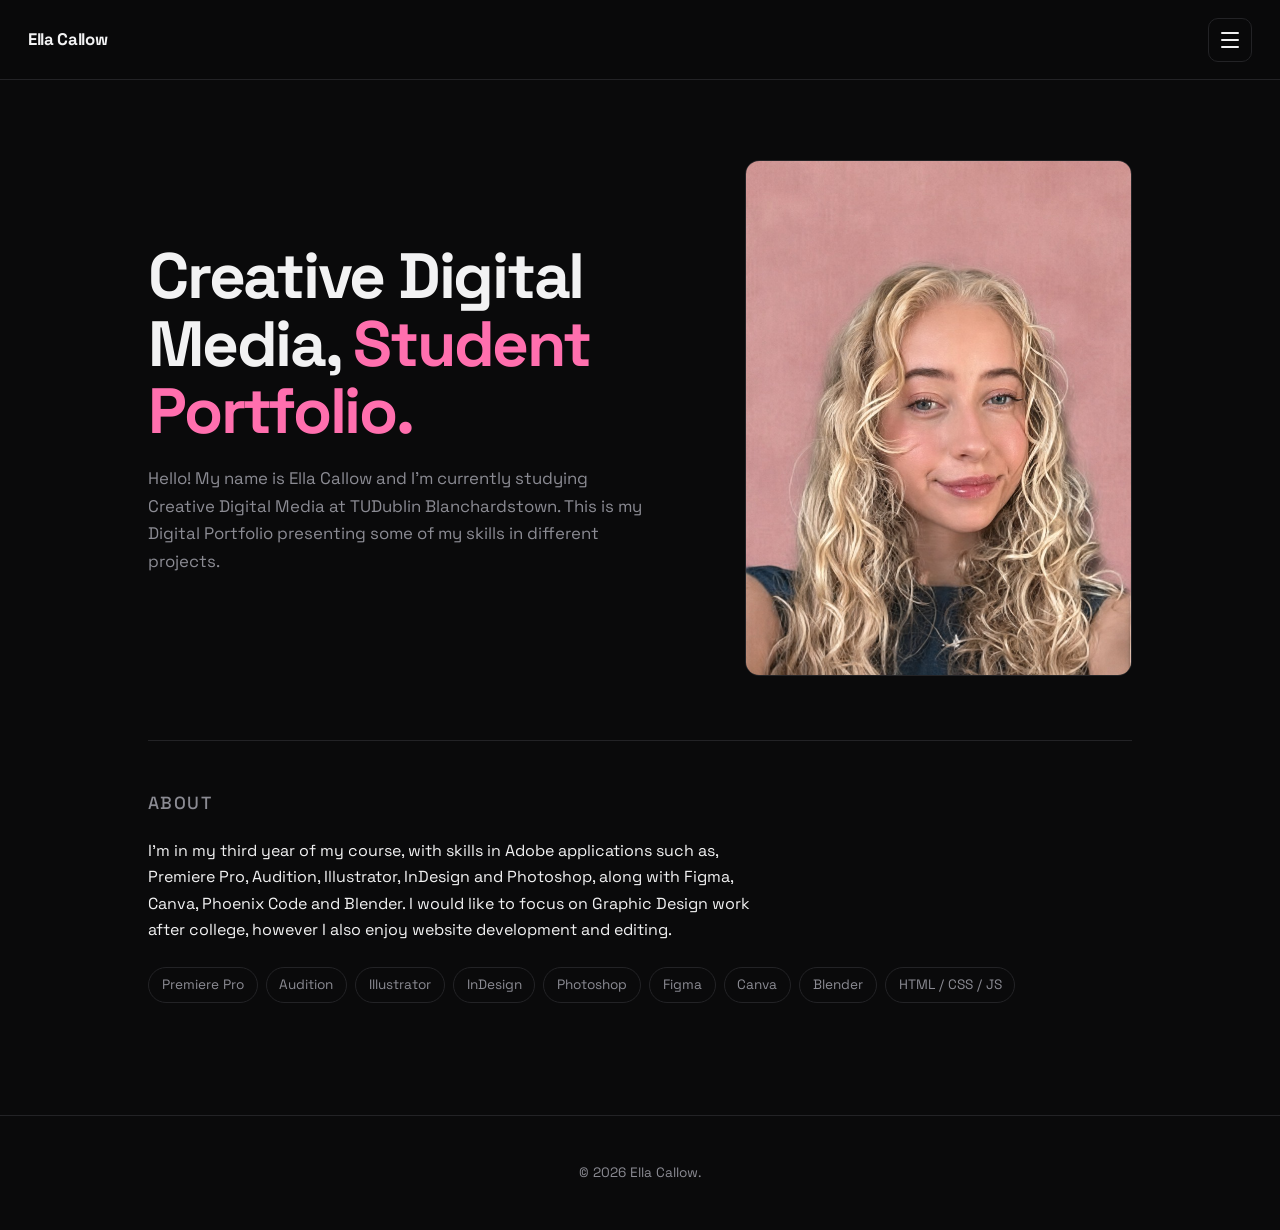
==== index.html @ ead614d4 "Add files via upload" ====
<!DOCTYPE html>
<html lang="en">
<head>
  <meta charset="UTF-8">
  <meta name="viewport" content="width=device-width, initial-scale=1.0">
  <title>Ella Callow — Creative Digital Media</title>
  <link rel="stylesheet" href="style.css">
</head>
<body>

  <header class="bar">
    <a href="index.html" class="logo">Ella Callow</a>
    <button class="burger" aria-label="Open menu" aria-expanded="false">
      <span></span><span></span><span></span>
    </button>
  </header>

  <aside class="drawer">
    <nav>
      <a href="index.html" class="active">Home</a>
      <a href="documentary.html">Documentary</a>
      <a href="illustration.html">Illustration</a>
      <a href="ux.html">UX &amp; Product</a>
      <a href="web.html">Web</a>
    </nav>
    <div class="meta">
      <p>Creative Digital Media<br>TUD Blanchardstown</p>
      <p><a href="mailto:ellalilyrosecallow1@gmail.com">ellalilyrosecallow1@gmail.com</a></p>
    </div>
  </aside>
  <div class="scrim"></div>

  <main>
    <section class="intro">
      <div>
        <h1>Creative Digital Media, <em>Student Portfolio.</em></h1>
        <p>Hello! My name is Ella Callow and I'm currently studying Creative Digital Media at TUDublin Blanchardstown. This is my Digital Portfolio presenting some of my skills in different projects.</p>
      </div>
      <div class="portrait">
        <img src="images/ella.jpg" alt="Ella Callow">
      </div>
    </section>

    <section class="bio">
      <h2>About</h2>
      <p>I'm in my third year of my course, with skills in Adobe applications such as, Premiere Pro, Audition, Illustrator, InDesign and Photoshop, along with Figma, Canva, Phoenix Code and Blender. I would like to focus on Graphic Design work after college, however I also enjoy website development and editing.</p>
      <ul class="tools">
        <li>Premiere Pro</li>
        <li>Audition</li>
        <li>Illustrator</li>
        <li>InDesign</li>
        <li>Photoshop</li>
        <li>Figma</li>
        <li>Canva</li>
        <li>Blender</li>
        <li>HTML / CSS / JS</li>
      </ul>
    </section>
  </main>

  <footer>
    <p>&copy; 2026 Ella Callow.</p>
  </footer>

  <script src="script.js"></script>
</body>
</html>
---- style.css ----
@import url('https://fonts.googleapis.com/css2?family=Space+Grotesk:wght@400;500;700&display=swap');

:root {
  --bg: #0a0a0b;
  --surface: #141416;
  --ink: #f2f2f3;
  --muted: #8b8b93;
  --line: #232326;
  --accent: #ff6fae;
  --max: 1040px;
}

* { box-sizing: border-box; }

html { scroll-behavior: smooth; }

body {
  margin: 0;
  background: var(--bg);
  color: var(--ink);
  font-family: 'Space Grotesk', -apple-system, BlinkMacSystemFont, sans-serif;
  line-height: 1.65;
  -webkit-font-smoothing: antialiased;
}

a { color: inherit; }


.bar {
  position: sticky;
  top: 0;
  z-index: 50;
  display: flex;
  align-items: center;
  justify-content: space-between;
  padding: 1.1rem 1.75rem;
  background: rgba(10, 10, 11, 0.85);
  backdrop-filter: blur(12px);
  border-bottom: 1px solid var(--line);
}

.bar .logo {
  font-weight: 700;
  letter-spacing: -0.02em;
  text-decoration: none;
  font-size: 1.05rem;
}


.burger {
  width: 44px;
  height: 44px;
  display: grid;
  place-content: center;
  gap: 5px;
  background: none;
  border: 1px solid var(--line);
  border-radius: 10px;
  cursor: pointer;
  padding: 0;
  transition: border-color 0.2s;
}

.burger:hover { border-color: var(--muted); }

.burger span {
  display: block;
  width: 18px;
  height: 2px;
  background: var(--ink);
  border-radius: 2px;
  transition: transform 0.3s, opacity 0.3s;
}

.burger.open span:nth-child(1) { transform: translateY(7px) rotate(45deg); }
.burger.open span:nth-child(2) { opacity: 0; }
.burger.open span:nth-child(3) { transform: translateY(-7px) rotate(-45deg); }


.drawer {
  position: fixed;
  top: 0;
  right: 0;
  height: 100%;
  width: min(340px, 85vw);
  background: var(--surface);
  border-left: 1px solid var(--line);
  padding: 6rem 2rem 2rem;
  transform: translateX(100%);
  transition: transform 0.35s cubic-bezier(0.4, 0, 0.2, 1);
  z-index: 60;
  overflow-y: auto;
}

.drawer.open { transform: translateX(0); }

.drawer nav { display: flex; flex-direction: column; gap: 0.25rem; }

.drawer nav a {
  text-decoration: none;
  font-size: 1.5rem;
  font-weight: 500;
  letter-spacing: -0.02em;
  padding: 0.6rem 0;
  color: var(--muted);
  transition: color 0.2s, transform 0.2s;
}

.drawer nav a:hover,
.drawer nav a.active {
  color: var(--ink);
  transform: translateX(6px);
}

.drawer nav a.active { color: var(--accent); }

.drawer .meta {
  margin-top: 3rem;
  padding-top: 1.5rem;
  border-top: 1px solid var(--line);
  font-size: 0.85rem;
  color: var(--muted);
}

.drawer .meta a { text-decoration: none; }
.drawer .meta a:hover { color: var(--ink); }

.scrim {
  position: fixed;
  inset: 0;
  background: rgba(0, 0, 0, 0.6);
  opacity: 0;
  pointer-events: none;
  transition: opacity 0.35s;
  z-index: 55;
}

.scrim.open { opacity: 1; pointer-events: auto; }


main { max-width: var(--max); margin: 0 auto; padding: 0 1.75rem 6rem; }


.intro {
  display: grid;
  grid-template-columns: 1.4fr 1fr;
  gap: 3.5rem;
  align-items: center;
  padding: 5rem 0 4rem;
}

.intro h1 {
  font-size: clamp(2.4rem, 6vw, 4rem);
  line-height: 1.05;
  letter-spacing: -0.035em;
  margin: 0 0 1.25rem;
}

.intro h1 em {
  font-style: normal;
  color: var(--accent);
}

.intro p { color: var(--muted); font-size: 1.05rem; max-width: 46ch; }

.portrait {
  aspect-ratio: 3 / 4;
  border-radius: 14px;
  overflow: hidden;
  background: var(--surface);
  border: 1px solid var(--line);
}

.portrait img { width: 100%; height: 100%; object-fit: cover; display: block; }

.bio { border-top: 1px solid var(--line); padding-top: 3rem; }
.bio h2 { font-size: 1.1rem; letter-spacing: 0.08em; text-transform: uppercase; color: var(--muted); font-weight: 500; margin: 0 0 1.25rem; }
.bio p { max-width: 62ch; }

.tools { display: flex; flex-wrap: wrap; gap: 0.5rem; margin-top: 1.5rem; padding: 0; list-style: none; }

.tools li {
  font-size: 0.85rem;
  padding: 0.35rem 0.8rem;
  border: 1px solid var(--line);
  border-radius: 999px;
  color: var(--muted);
}


.page-head { padding: 4rem 0 2.5rem; }

.page-head h1 {
  font-size: clamp(2rem, 5vw, 3.2rem);
  letter-spacing: -0.035em;
  margin: 0 0 0.75rem;
}

.page-head p { color: var(--muted); max-width: 58ch; margin: 0; }

.embed { position: relative; aspect-ratio: 16 / 9; margin-bottom: 1.5rem; }

.embed iframe {
  position: absolute;
  inset: 0;
  width: 100%;
  height: 100%;
  border: 0;
  border-radius: 12px;
}

.thumbs {
  display: grid;
  grid-template-columns: repeat(auto-fit, minmax(220px, 1fr));
  gap: 0.85rem;
  margin-bottom: 1.5rem;
}

.thumbs img {
  width: 100%;
  aspect-ratio: 4 / 3;
  object-fit: cover;
  display: block;
  border-radius: 12px;
  border: 1px solid var(--line);
  background: var(--surface);
}

.flow {
  width: 100%;
  height: auto;
  display: block;
  border-radius: 12px;
  border: 1px solid var(--line);
  background: var(--surface);
}


.flow { margin-bottom: 1.25rem; }

.caption { color: var(--muted); font-size: 0.98rem; max-width: 62ch; }

h3.sub {
  font-size: 1.15rem;
  margin: 3rem 0 1rem;
  letter-spacing: -0.01em;
}

.back {
  display: inline-block;
  margin-top: 4rem;
  font-size: 0.9rem;
  color: var(--muted);
  text-decoration: none;
  border-bottom: 1px solid var(--line);
  padding-bottom: 2px;
}

.back:hover { color: var(--ink); border-color: var(--ink); }

footer {
  border-top: 1px solid var(--line);
  padding: 2rem 1.75rem;
  text-align: center;
  color: var(--muted);
  font-size: 0.85rem;
}

@media (max-width: 760px) {
  .intro { grid-template-columns: 1fr; gap: 2rem; padding: 3rem 0 2.5rem; }
  .portrait { max-width: 280px; }
  main { padding: 0 1.25rem 4rem; }
  .bar { padding: 0.9rem 1.25rem; }
}
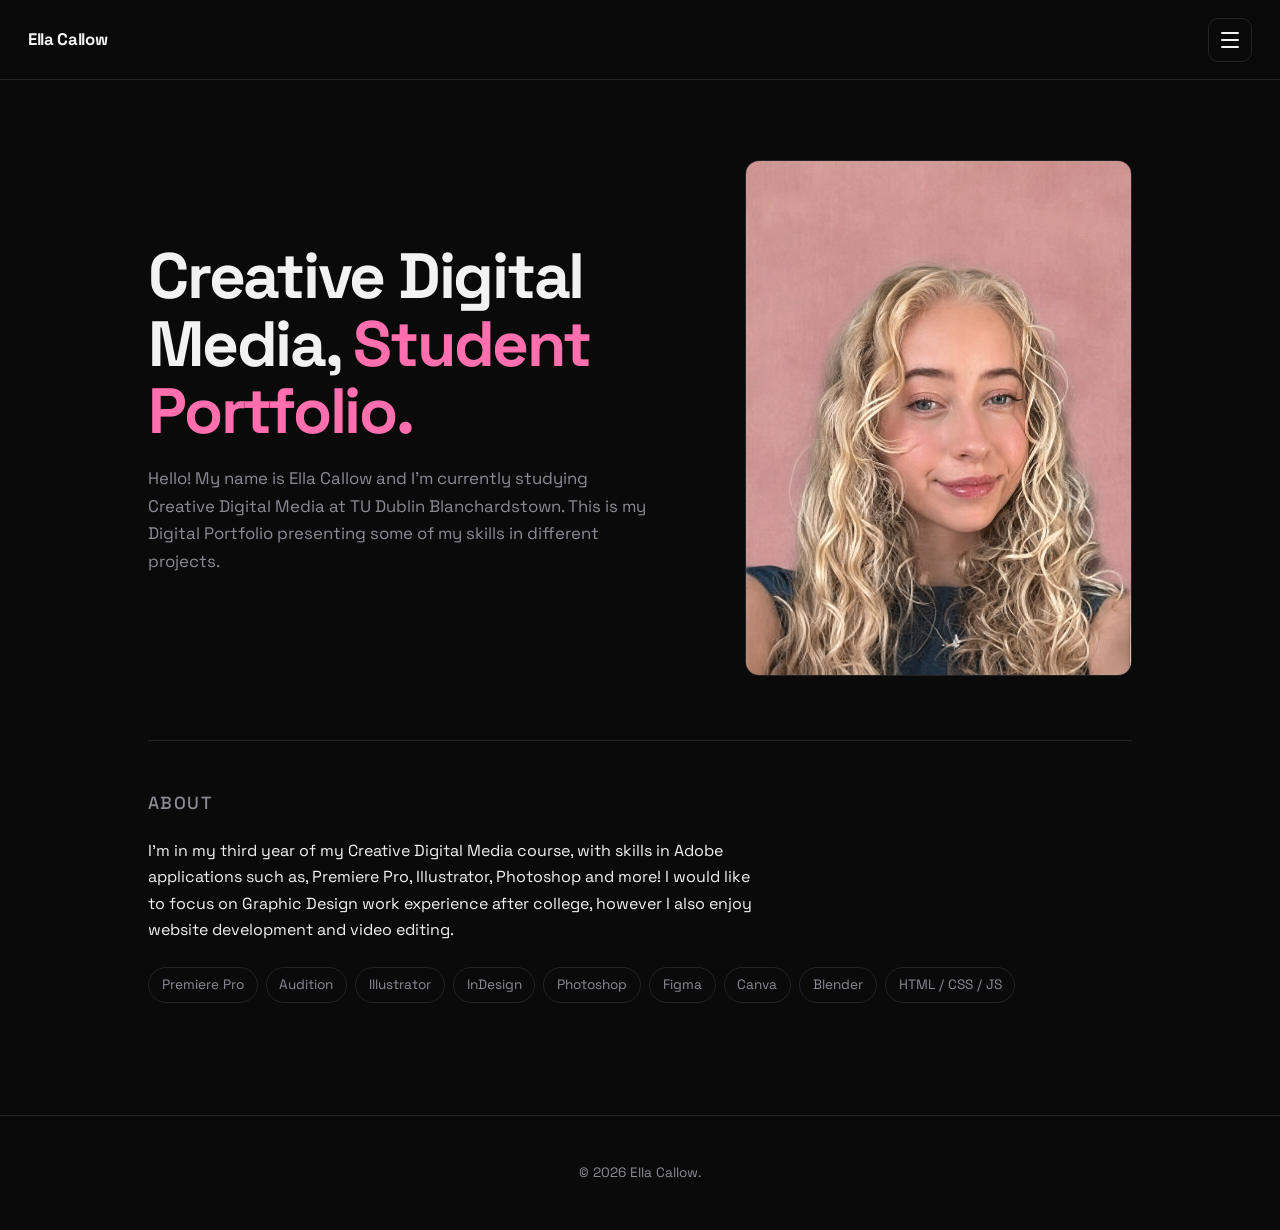
==== commit d30f1ce5: "Add files via upload" ====
--- a/index.html
+++ b/index.html
@@ -4,6 +4,7 @@
   <meta charset="UTF-8">
   <meta name="viewport" content="width=device-width, initial-scale=1.0">
   <title>Ella Callow — Creative Digital Media</title>
+  <link rel="icon" type="image/png" href="favicon.png">
   <link rel="stylesheet" href="style.css">
 </head>
 <body>
@@ -34,7 +35,7 @@
     <section class="intro">
       <div>
         <h1>Creative Digital Media, <em>Student Portfolio.</em></h1>
-        <p>Hello! My name is Ella Callow and I'm currently studying Creative Digital Media at TUDublin Blanchardstown. This is my Digital Portfolio presenting some of my skills in different projects.</p>
+        <p>Hello! My name is Ella Callow and I'm currently studying Creative Digital Media at TU Dublin Blanchardstown. This is my Digital Portfolio presenting some of my skills in different projects.</p>
       </div>
       <div class="portrait">
         <img src="images/ella.jpg" alt="Ella Callow">
@@ -43,7 +44,7 @@
 
     <section class="bio">
       <h2>About</h2>
-      <p>I'm in my third year of my course, with skills in Adobe applications such as, Premiere Pro, Audition, Illustrator, InDesign and Photoshop, along with Figma, Canva, Phoenix Code and Blender. I would like to focus on Graphic Design work after college, however I also enjoy website development and editing.</p>
+      <p>I'm in my third year of my Creative Digital Media course, with skills in Adobe applications such as, Premiere Pro, Illustrator, Photoshop and more! I would like to focus on Graphic Design work experience after college, however I also enjoy website development and video editing.  </p>
       <ul class="tools">
         <li>Premiere Pro</li>
         <li>Audition</li>
